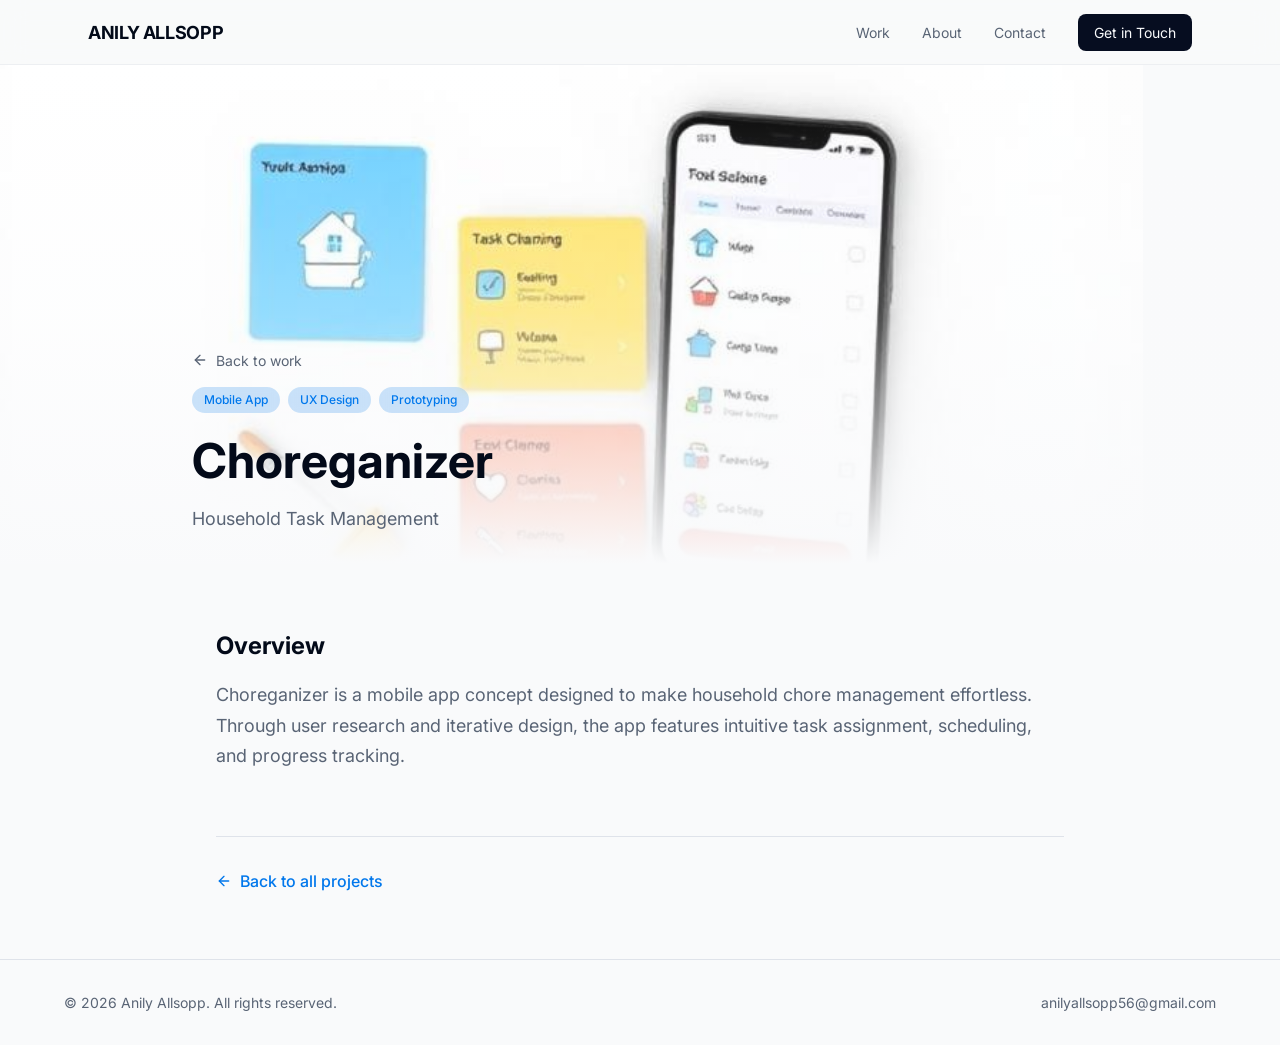
==== projects/choreganizer/index.html @ cfa2ce91 "Initial commit: static HTML/CSS portfolio" ====
<!doctype html>
<html lang="en">
<head>
<meta charset="utf-8" />
<meta name="viewport" content="width=device-width, initial-scale=1" />
<title>Choreganizer — Anily Allsopp</title>
<meta name="description" content="A household chore management app designed to simplify task delegation and tracking for families and roommates." />
<link rel="preconnect" href="https://fonts.googleapis.com" />
<link rel="preconnect" href="https://fonts.gstatic.com" crossorigin />
<link href="https://fonts.googleapis.com/css2?family=Inter:wght@400;500;600;700&display=swap" rel="stylesheet" />
<link rel="stylesheet" href="/styles.css" />
</head>
<body>

<nav class="nav">
  <div class="nav-inner">
    <a href="/" class="nav-brand">ANILY ALLSOPP</a>
    <div class="nav-links">
      <a href="/#work">Work</a>
      <a href="/#about">About</a>
      <a href="/#contact">Contact</a>
      <a href="mailto:anilyallsopp56@gmail.com" class="nav-cta">Get in Touch</a>
    </div>
    <button class="nav-toggle" aria-label="Toggle menu">
      <svg class="icon-menu" xmlns="http://www.w3.org/2000/svg" width="24" height="24" viewBox="0 0 24 24" fill="none" stroke="currentColor" stroke-width="2" stroke-linecap="round" stroke-linejoin="round"><line x1="4" y1="12" x2="20" y2="12"/><line x1="4" y1="6" x2="20" y2="6"/><line x1="4" y1="18" x2="20" y2="18"/></svg>
      <svg class="icon-close" hidden xmlns="http://www.w3.org/2000/svg" width="24" height="24" viewBox="0 0 24 24" fill="none" stroke="currentColor" stroke-width="2" stroke-linecap="round" stroke-linejoin="round"><line x1="18" y1="6" x2="6" y2="18"/><line x1="6" y1="6" x2="18" y2="18"/></svg>
    </button>
  </div>
  <div class="nav-mobile">
    <a href="/#work">Work</a>
    <a href="/#about">About</a>
    <a href="/#contact">Contact</a>
    <a href="mailto:anilyallsopp56@gmail.com" class="nav-cta">Get in Touch</a>
  </div>
</nav>

<main class="detail-main">
  <div class="detail-hero">
    <div class="detail-hero-img">
      <img src="/assets/choreganizer.jpg" alt="Choreganizer" />
    </div>
    <div class="detail-hero-fade"></div>
    <div class="detail-hero-text">
      <div class="detail-hero-inner">
        <a href="/" class="back-link">
          <svg xmlns="http://www.w3.org/2000/svg" width="16" height="16" viewBox="0 0 24 24" fill="none" stroke="currentColor" stroke-width="2" stroke-linecap="round" stroke-linejoin="round"><line x1="19" y1="12" x2="5" y2="12"/><polyline points="12 19 5 12 12 5"/></svg>
          Back to work
        </a>
        <div class="tag-row">
          <span class="tag">Mobile App</span>
          <span class="tag">UX Design</span>
          <span class="tag">Prototyping</span>
        </div>
        <h1>Choreganizer</h1>
        <p class="detail-hero-sub">Household Task Management</p>
      </div>
    </div>
  </div>

  <div class="detail-content">
    <section>
      <h2>Overview</h2>
      <p class="lead">Choreganizer is a mobile app concept designed to make household chore management effortless. Through user research and iterative design, the app features intuitive task assignment, scheduling, and progress tracking.</p>
    </section>

    <div class="detail-footer-link">
      <a href="/">
        <svg xmlns="http://www.w3.org/2000/svg" width="16" height="16" viewBox="0 0 24 24" fill="none" stroke="currentColor" stroke-width="2" stroke-linecap="round" stroke-linejoin="round"><line x1="19" y1="12" x2="5" y2="12"/><polyline points="12 19 5 12 12 5"/></svg>
        Back to all projects
      </a>
    </div>
  </div>
</main>

<footer class="footer">
  <div class="footer-inner">
    <p>&copy; <span data-year></span> Anily Allsopp. All rights reserved.</p>
    <a href="mailto:anilyallsopp56@gmail.com">anilyallsopp56@gmail.com</a>
  </div>
</footer>

<script src="/script.js"></script>
</body>
</html>
---- styles.css ----
:root {
  --radius: 0.75rem;
  --background: oklch(0.985 0.002 260);
  --foreground: oklch(0.145 0.035 260);
  --card: oklch(1 0 0);
  --primary: oklch(0.165 0.042 265);
  --primary-foreground: oklch(0.985 0.002 260);
  --secondary: oklch(0.955 0.008 260);
  --muted-foreground: oklch(0.5 0.03 260);
  --accent: oklch(0.58 0.2 255);
  --accent-foreground: oklch(1 0 0);
  --border: oklch(0.915 0.01 260);
}

* { box-sizing: border-box; margin: 0; padding: 0; }

html { scroll-behavior: smooth; }

body {
  font-family: "Inter", ui-sans-serif, system-ui, -apple-system, sans-serif;
  background: var(--background);
  color: var(--foreground);
  line-height: 1.5;
  -webkit-font-smoothing: antialiased;
}

a { color: inherit; text-decoration: none; }
img { display: block; max-width: 100%; height: auto; }

.container { max-width: 72rem; margin: 0 auto; padding: 0 1.5rem; }

/* ---------- Navbar ---------- */
.nav {
  position: fixed; top: 0; left: 0; right: 0; z-index: 50;
  background: color-mix(in oklch, var(--background) 80%, transparent);
  backdrop-filter: blur(12px);
  border-bottom: 1px solid color-mix(in oklch, var(--border) 50%, transparent);
}
.nav-inner {
  max-width: 72rem; margin: 0 auto; padding: 0 1.5rem;
  height: 4rem; display: flex; align-items: center; justify-content: space-between;
}
.nav-brand { font-size: 1.125rem; font-weight: 700; letter-spacing: -0.02em; }
.nav-links { display: none; align-items: center; gap: 2rem; }
.nav-links a { font-size: 0.875rem; color: var(--muted-foreground); transition: color .2s; }
.nav-links a:hover { color: var(--foreground); }
.nav-cta {
  font-size: 0.875rem !important;
  background: var(--primary); color: var(--primary-foreground) !important;
  padding: 0.5rem 1rem; border-radius: 0.5rem; transition: opacity .2s;
}
.nav-cta:hover { opacity: 0.9; color: var(--primary-foreground) !important; }
.nav-toggle {
  display: flex; background: none; border: none; cursor: pointer;
  color: var(--foreground); padding: 0.25rem;
}
.nav-mobile {
  display: none; padding: 0 1.5rem 1.5rem;
  background: var(--background); border-bottom: 1px solid var(--border);
}
.nav-mobile.open { display: block; }
.nav-mobile a {
  display: block; font-size: 0.875rem; color: var(--muted-foreground);
  padding: 0.5rem 0;
}
.nav-mobile a:hover { color: var(--foreground); }
.nav-mobile .nav-cta {
  display: block; text-align: center; margin-top: 0.5rem;
  color: var(--primary-foreground) !important;
}

@media (min-width: 768px) {
  .nav-links { display: flex; }
  .nav-toggle { display: none; }
  .nav-mobile { display: none !important; }
}

/* ---------- Hero ---------- */
.hero {
  min-height: 90vh; display: flex; flex-direction: column; justify-content: center;
  padding: 4rem 1.5rem 0;
}
.hero-inner { max-width: 72rem; margin: 0 auto; width: 100%; }
.hero-kicker {
  color: var(--accent); font-size: 0.875rem; font-weight: 500;
  letter-spacing: 0.2em; text-transform: uppercase; margin-bottom: 1rem;
}
.hero h1 {
  font-size: clamp(2.25rem, 6vw, 4.5rem);
  font-weight: 700; letter-spacing: -0.02em; line-height: 1.1; margin-bottom: 1.5rem;
}
.hero-lead {
  font-size: 1.125rem; color: var(--muted-foreground);
  max-width: 36rem; margin-bottom: 2.5rem;
}
@media (min-width: 768px) { .hero-lead { font-size: 1.25rem; } }

.btn-outline {
  display: inline-flex; align-items: center; gap: 0.5rem;
  font-size: 0.875rem; font-weight: 500;
  border: 1px solid var(--border); border-radius: 9999px;
  padding: 0.75rem 1.5rem; transition: background .2s;
}
.btn-outline:hover { background: var(--secondary); }

/* ---------- Section headings ---------- */
.section { padding: 6rem 1.5rem; }
.section-muted { background: color-mix(in oklch, var(--secondary) 50%, transparent); }
.section h2 {
  font-size: clamp(1.875rem, 4vw, 2.25rem);
  font-weight: 700; margin-bottom: 1rem;
}
.section-lead {
  color: var(--muted-foreground); max-width: 36rem; margin-bottom: 3rem;
}
.section-lead.wide { max-width: 42rem; font-size: 1.125rem; }

/* ---------- Project grid ---------- */
.project-grid {
  display: grid; grid-template-columns: 1fr; gap: 2rem;
}
@media (min-width: 768px) {
  .project-grid { grid-template-columns: 1fr 1fr; }
}

.project-card {
  display: block; position: relative; overflow: hidden;
  border-radius: 1rem; background: var(--card);
  border: 1px solid color-mix(in oklch, var(--border) 50%, transparent);
  transition: transform .3s ease, box-shadow .3s ease;
}
.project-card:hover {
  transform: translateY(-4px);
  box-shadow: 0 20px 25px -5px rgb(0 0 0 / 0.1), 0 10px 10px -5px rgb(0 0 0 / 0.04);
}
.project-img {
  aspect-ratio: 4 / 3; overflow: hidden; position: relative;
}
.project-img img {
  width: 100%; height: 100%; object-fit: cover;
  transition: transform .5s ease;
}
.project-card:hover .project-img img { transform: scale(1.05); }
.project-coming {
  position: absolute; inset: 0;
  background: color-mix(in oklch, var(--primary) 80%, transparent);
  display: flex; align-items: center; justify-content: center;
  color: var(--primary-foreground); font-weight: 600; font-size: 1.125rem;
}
.project-body { padding: 1.5rem; }
.tag-row { display: flex; flex-wrap: wrap; gap: 0.5rem; margin-bottom: 0.75rem; }
.tag {
  font-size: 0.75rem; font-weight: 500; color: var(--accent);
  background: color-mix(in oklch, var(--accent) 10%, transparent);
  padding: 0.25rem 0.625rem; border-radius: 9999px;
}
.project-card h3 { font-size: 1.25rem; font-weight: 600; margin-bottom: 0.25rem; }
.project-card p { font-size: 0.875rem; color: var(--muted-foreground); }

/* ---------- About skills ---------- */
.skills {
  display: grid; grid-template-columns: 1fr; gap: 1.5rem;
}
@media (min-width: 640px) { .skills { grid-template-columns: 1fr 1fr; } }
@media (min-width: 1024px) { .skills { grid-template-columns: repeat(4, 1fr); } }
.skill {
  background: var(--card); border-radius: 0.75rem; padding: 1.5rem;
  border: 1px solid color-mix(in oklch, var(--border) 50%, transparent);
}
.skill svg { color: var(--accent); margin-bottom: 1rem; }
.skill h3 { font-weight: 600; margin-bottom: 0.5rem; }
.skill p { font-size: 0.875rem; color: var(--muted-foreground); }

/* ---------- Contact ---------- */
.contact { text-align: center; }
.contact .section-lead { margin: 0 auto 2.5rem; max-width: 28rem; }
.btn-primary {
  display: inline-flex; align-items: center; gap: 0.75rem;
  background: var(--primary); color: var(--primary-foreground);
  padding: 1rem 2rem; border-radius: 0.75rem;
  font-size: 1.125rem; font-weight: 500;
  transition: opacity .2s;
}
.btn-primary:hover { opacity: 0.9; }

/* ---------- Footer ---------- */
.footer {
  padding: 2rem 1.5rem; border-top: 1px solid var(--border);
  font-size: 0.875rem; color: var(--muted-foreground);
}
.footer-inner {
  max-width: 72rem; margin: 0 auto;
  display: flex; flex-direction: column; align-items: center;
  gap: 1rem; text-align: center;
}
.footer a:hover { color: var(--foreground); }
@media (min-width: 640px) {
  .footer-inner { flex-direction: row; justify-content: space-between; text-align: left; }
}

/* ---------- Project detail page ---------- */
.detail-main { padding-top: 4rem; }
.detail-hero { position: relative; }
.detail-hero-img {
  aspect-ratio: 16 / 7; max-height: 500px; overflow: hidden;
}
.detail-hero-img img { width: 100%; height: 100%; object-fit: cover; }
.detail-hero-fade {
  position: absolute; inset: 0;
  background: linear-gradient(to top,
    var(--background),
    color-mix(in oklch, var(--background) 30%, transparent),
    transparent);
}
.detail-hero-text {
  position: absolute; bottom: 0; left: 0; right: 0; padding: 0 1.5rem;
}
.detail-hero-inner { max-width: 56rem; margin: 0 auto; padding-bottom: 2rem; }
.back-link {
  display: inline-flex; align-items: center; gap: 0.5rem;
  font-size: 0.875rem; color: var(--muted-foreground);
  margin-bottom: 1rem; transition: color .2s;
}
.back-link:hover { color: var(--foreground); }
.detail-hero h1 {
  font-size: clamp(1.875rem, 5vw, 3rem); font-weight: 700; margin-top: 0.25rem;
}
.detail-hero-sub { font-size: 1.125rem; color: var(--muted-foreground); margin-top: 0.5rem; }
.detail-hero .tag {
  background: color-mix(in oklch, var(--accent) 20%, transparent);
  backdrop-filter: blur(4px);
  padding: 0.25rem 0.75rem;
}

.detail-content {
  max-width: 56rem; margin: 0 auto; padding: 4rem 1.5rem;
}
.detail-content section + section { margin-top: 4rem; }
.detail-content h2 {
  font-size: 1.5rem; font-weight: 700; margin-bottom: 1rem;
}
.detail-content p.lead {
  font-size: 1.125rem; color: var(--muted-foreground); line-height: 1.7;
}
.goal-list, .process-list { display: flex; flex-direction: column; gap: 0.75rem; }
.goal {
  display: flex; align-items: flex-start; gap: 0.75rem;
}
.goal svg { color: var(--accent); margin-top: 0.125rem; flex-shrink: 0; }
.goal p { color: var(--muted-foreground); }

.process-list { gap: 2rem; }
.process-step {
  position: relative; padding-left: 2rem;
  border-left: 2px solid color-mix(in oklch, var(--accent) 30%, transparent);
}
.process-step::before {
  content: ""; position: absolute; left: 0; top: 0;
  transform: translateX(-50%);
  width: 1rem; height: 1rem; border-radius: 9999px; background: var(--accent);
}
.process-step h3 { font-weight: 600; font-size: 1.125rem; margin-bottom: 0.5rem; }
.process-step p { color: var(--muted-foreground); }

.challenge-box {
  background: color-mix(in oklch, var(--secondary) 50%, transparent);
  border-radius: 0.75rem; padding: 1.5rem;
  display: flex; flex-direction: column; gap: 0.75rem;
}
.challenge-box p { color: var(--muted-foreground); }

.outcome-grid {
  display: grid; grid-template-columns: 1fr; gap: 1rem;
}
@media (min-width: 640px) { .outcome-grid { grid-template-columns: 1fr 1fr; } }
.outcome {
  background: var(--card);
  border: 1px solid color-mix(in oklch, var(--border) 50%, transparent);
  border-radius: 0.75rem; padding: 1.25rem;
}
.outcome svg { color: var(--accent); margin-bottom: 0.5rem; }
.outcome p { font-size: 0.875rem; color: var(--muted-foreground); }

.detail-footer-link {
  margin-top: 4rem; padding-top: 2rem;
  border-top: 1px solid var(--border);
}
.detail-footer-link a {
  display: inline-flex; align-items: center; gap: 0.5rem;
  color: var(--accent); font-weight: 500;
}
.detail-footer-link a:hover { text-decoration: underline; }
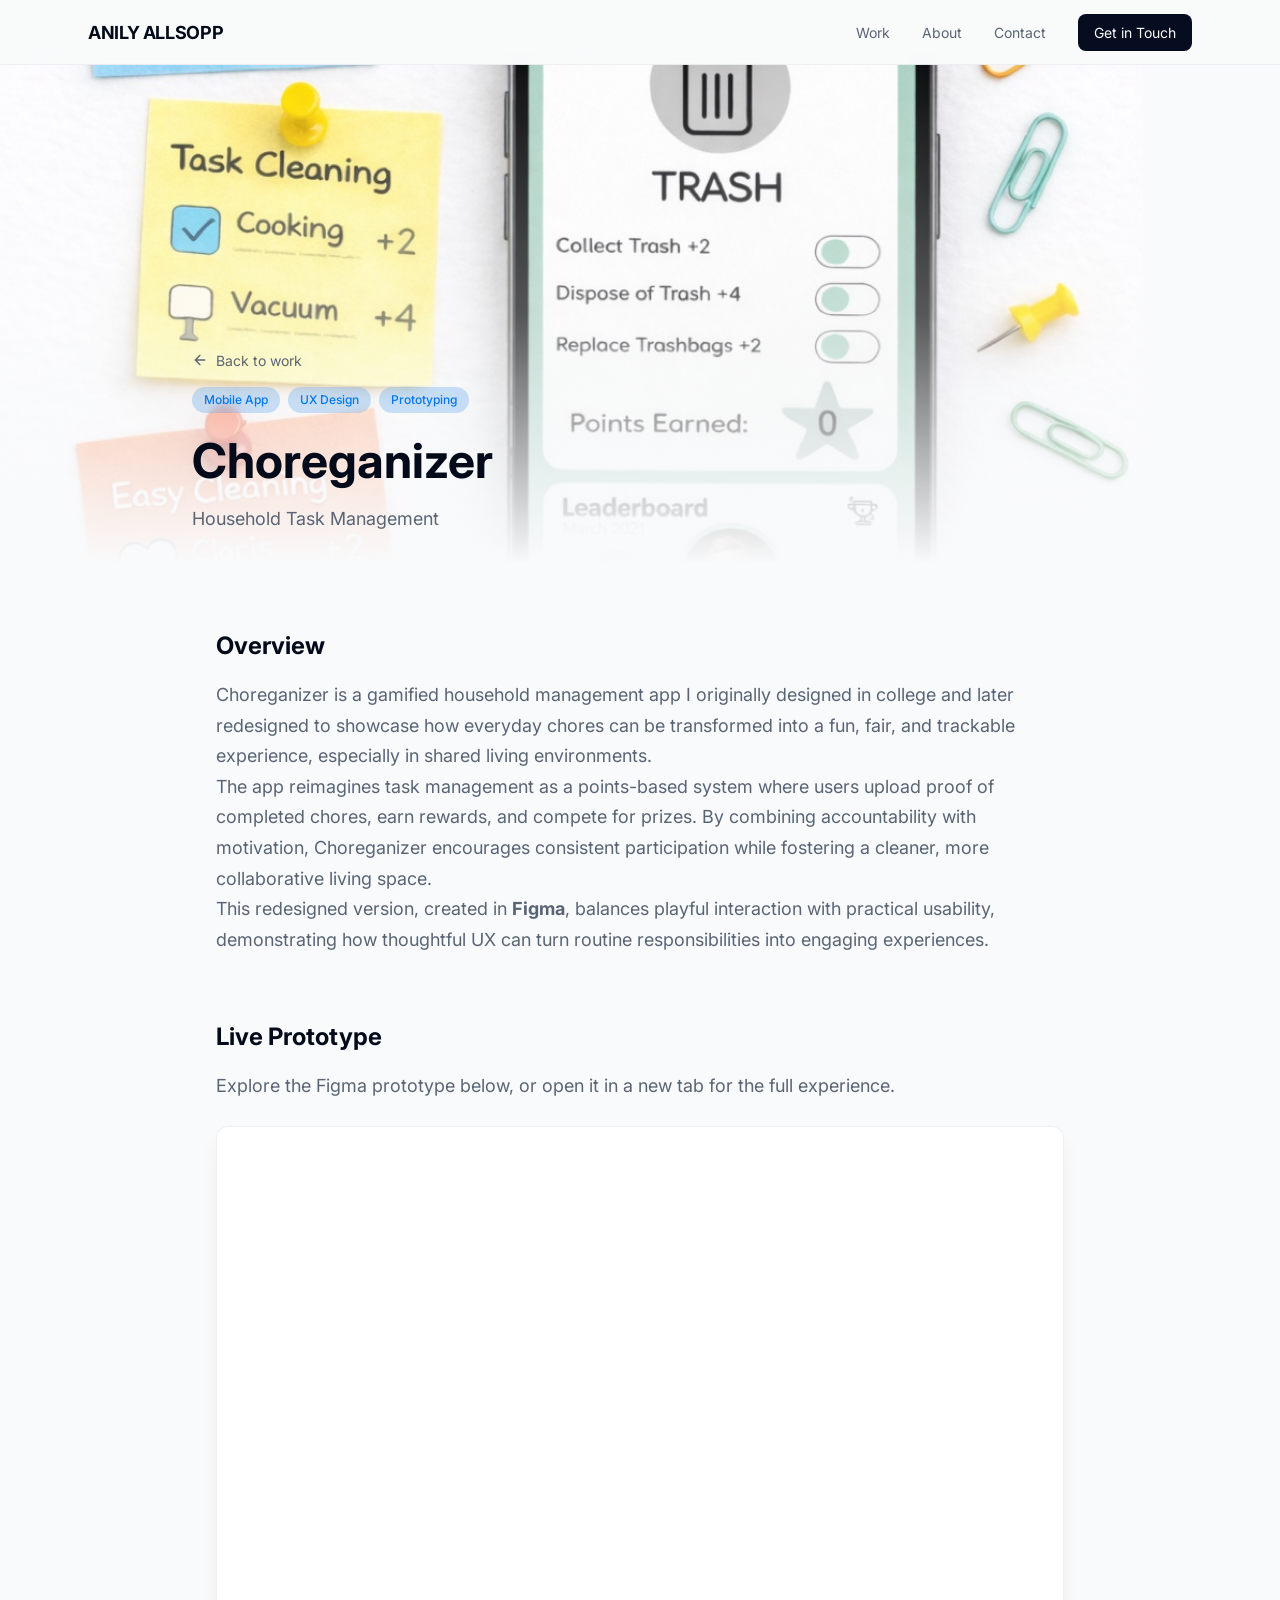
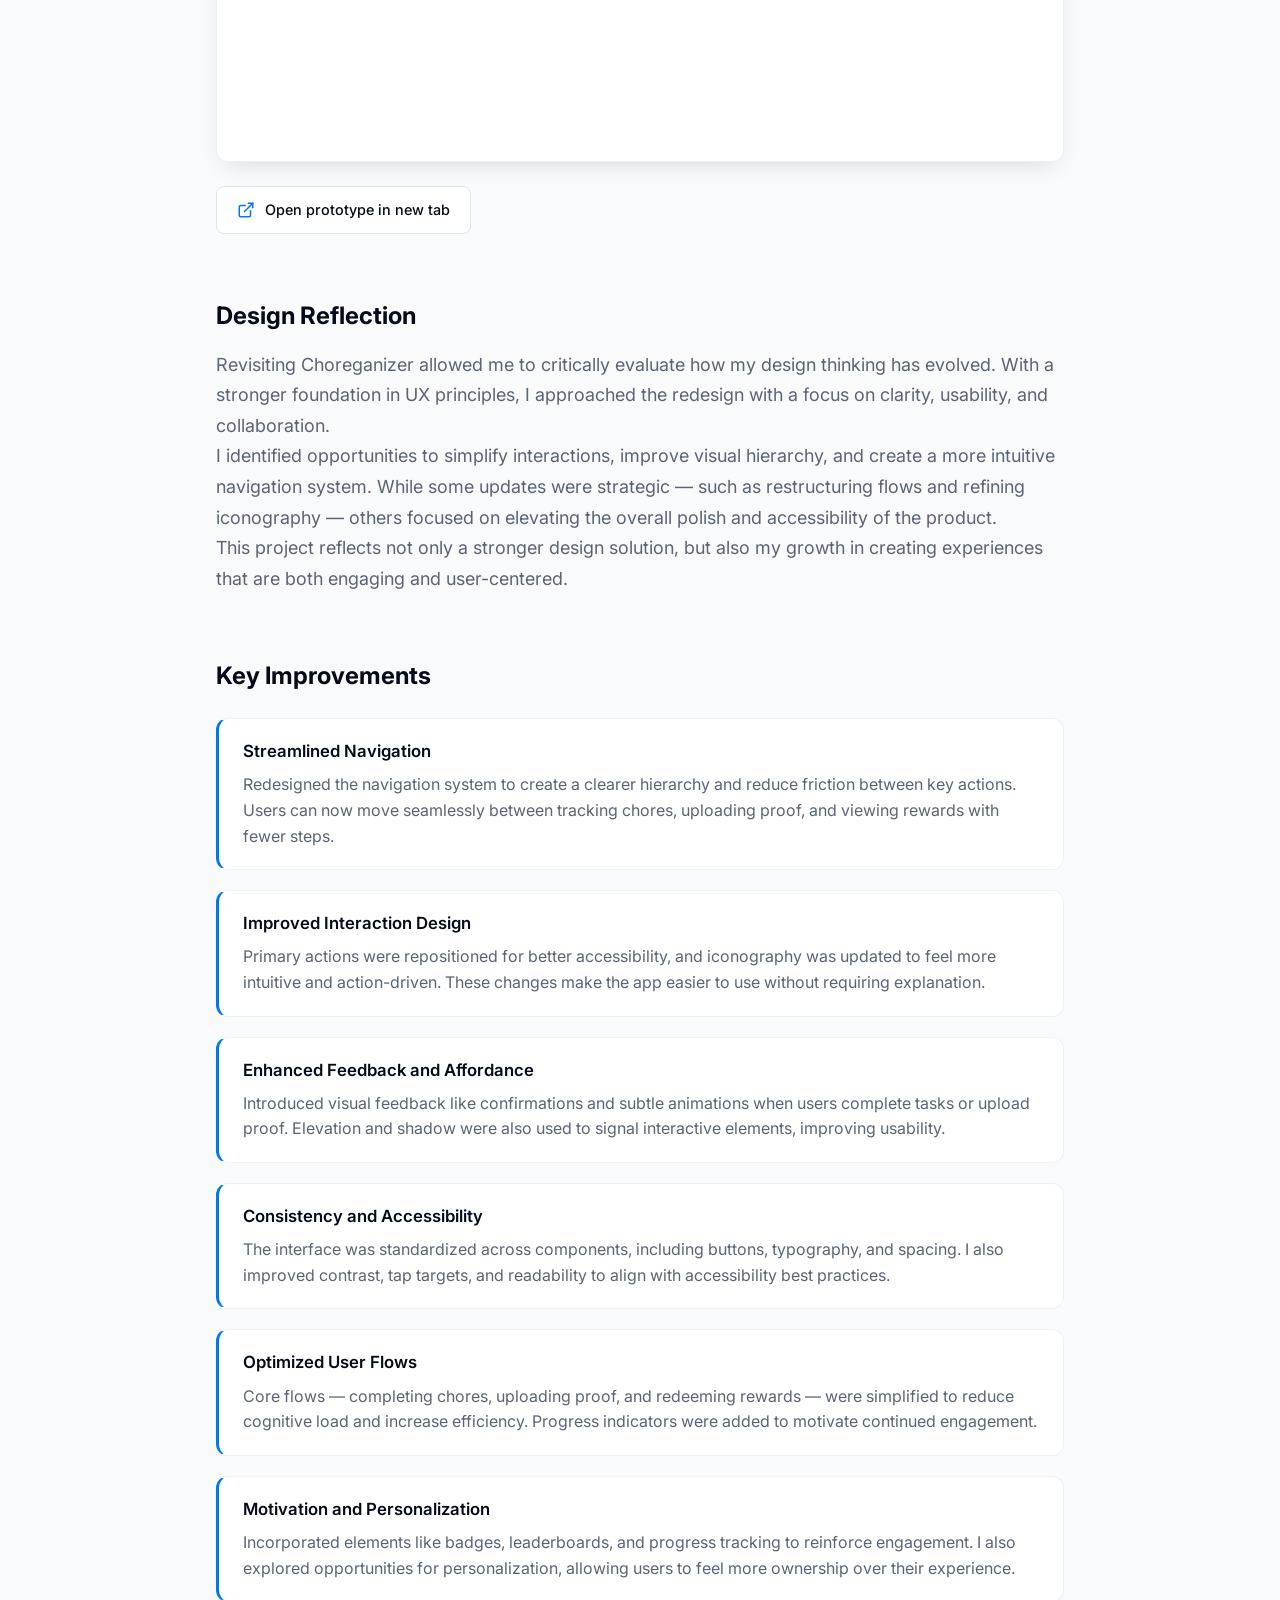
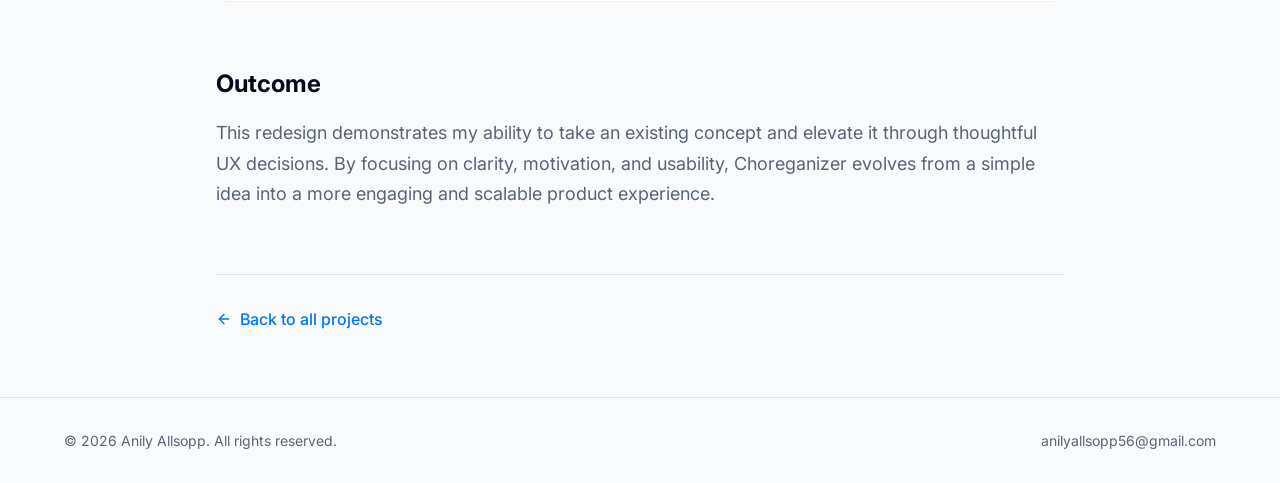
==== commit 414f3b7f: "Expand Choreganizer page with full content and embedded Figma prototype" ====
--- a/projects/choreganizer/index.html
+++ b/projects/choreganizer/index.html
@@ -4,7 +4,7 @@
 <meta charset="utf-8" />
 <meta name="viewport" content="width=device-width, initial-scale=1" />
 <title>Choreganizer — Anily Allsopp</title>
-<meta name="description" content="A household chore management app designed to simplify task delegation and tracking for families and roommates." />
+<meta name="description" content="A gamified household chore management app that turns everyday tasks into a fun, fair, and trackable experience for roommates." />
 <link rel="preconnect" href="https://fonts.googleapis.com" />
 <link rel="preconnect" href="https://fonts.gstatic.com" crossorigin />
 <link href="https://fonts.googleapis.com/css2?family=Inter:wght@400;500;600;700&display=swap" rel="stylesheet" />
@@ -60,7 +60,65 @@
   <div class="detail-content">
     <section>
       <h2>Overview</h2>
-      <p class="lead">Choreganizer is a mobile app concept designed to make household chore management effortless. Through user research and iterative design, the app features intuitive task assignment, scheduling, and progress tracking.</p>
+      <p class="lead">Choreganizer is a gamified household management app I originally designed in college and later redesigned to showcase how everyday chores can be transformed into a fun, fair, and trackable experience, especially in shared living environments.</p>
+      <p class="lead">The app reimagines task management as a points-based system where users upload proof of completed chores, earn rewards, and compete for prizes. By combining accountability with motivation, Choreganizer encourages consistent participation while fostering a cleaner, more collaborative living space.</p>
+      <p class="lead">This redesigned version, created in <strong>Figma</strong>, balances playful interaction with practical usability, demonstrating how thoughtful UX can turn routine responsibilities into engaging experiences.</p>
+    </section>
+
+    <section>
+      <h2>Live Prototype</h2>
+      <p class="lead">Explore the Figma prototype below, or open it in a new tab for the full experience.</p>
+      <div class="figma-frame">
+        <iframe src="https://www.figma.com/embed?embed_host=share&url=https%3A%2F%2Fwww.figma.com%2Fproto%2F6WQI2rMZ5jWbCcCTf83HBS%2FChoreganizer%3Fnode-id%3D3-30%26starting-point-node-id%3D3%253A30" allowfullscreen loading="lazy" title="Choreganizer Figma prototype"></iframe>
+      </div>
+      <div class="download-row">
+        <a href="https://www.figma.com/proto/6WQI2rMZ5jWbCcCTf83HBS/Choreganizer?node-id=3-30&p=f&t=xtoAAtkBvEYO4jjF-1&scaling=scale-down&content-scaling=fixed&page-id=0%3A1&starting-point-node-id=3%3A30" target="_blank" rel="noopener" class="download-btn">
+          <svg xmlns="http://www.w3.org/2000/svg" width="18" height="18" viewBox="0 0 24 24" fill="none" stroke="currentColor" stroke-width="2" stroke-linecap="round" stroke-linejoin="round"><path d="M18 13v6a2 2 0 0 1-2 2H5a2 2 0 0 1-2-2V8a2 2 0 0 1 2-2h6"/><polyline points="15 3 21 3 21 9"/><line x1="10" y1="14" x2="21" y2="3"/></svg>
+          Open prototype in new tab
+        </a>
+      </div>
+    </section>
+
+    <section>
+      <h2>Design Reflection</h2>
+      <p class="lead">Revisiting Choreganizer allowed me to critically evaluate how my design thinking has evolved. With a stronger foundation in UX principles, I approached the redesign with a focus on clarity, usability, and collaboration.</p>
+      <p class="lead">I identified opportunities to simplify interactions, improve visual hierarchy, and create a more intuitive navigation system. While some updates were strategic — such as restructuring flows and refining iconography — others focused on elevating the overall polish and accessibility of the product.</p>
+      <p class="lead">This project reflects not only a stronger design solution, but also my growth in creating experiences that are both engaging and user-centered.</p>
+    </section>
+
+    <section>
+      <h2>Key Improvements</h2>
+      <div class="choice-list">
+        <div class="choice">
+          <h3>Streamlined Navigation</h3>
+          <p>Redesigned the navigation system to create a clearer hierarchy and reduce friction between key actions. Users can now move seamlessly between tracking chores, uploading proof, and viewing rewards with fewer steps.</p>
+        </div>
+        <div class="choice">
+          <h3>Improved Interaction Design</h3>
+          <p>Primary actions were repositioned for better accessibility, and iconography was updated to feel more intuitive and action-driven. These changes make the app easier to use without requiring explanation.</p>
+        </div>
+        <div class="choice">
+          <h3>Enhanced Feedback and Affordance</h3>
+          <p>Introduced visual feedback like confirmations and subtle animations when users complete tasks or upload proof. Elevation and shadow were also used to signal interactive elements, improving usability.</p>
+        </div>
+        <div class="choice">
+          <h3>Consistency and Accessibility</h3>
+          <p>The interface was standardized across components, including buttons, typography, and spacing. I also improved contrast, tap targets, and readability to align with accessibility best practices.</p>
+        </div>
+        <div class="choice">
+          <h3>Optimized User Flows</h3>
+          <p>Core flows — completing chores, uploading proof, and redeeming rewards — were simplified to reduce cognitive load and increase efficiency. Progress indicators were added to motivate continued engagement.</p>
+        </div>
+        <div class="choice">
+          <h3>Motivation and Personalization</h3>
+          <p>Incorporated elements like badges, leaderboards, and progress tracking to reinforce engagement. I also explored opportunities for personalization, allowing users to feel more ownership over their experience.</p>
+        </div>
+      </div>
+    </section>
+
+    <section>
+      <h2>Outcome</h2>
+      <p class="lead">This redesign demonstrates my ability to take an existing concept and elevate it through thoughtful UX decisions. By focusing on clarity, motivation, and usability, Choreganizer evolves from a simple idea into a more engaging and scalable product experience.</p>
     </section>
 
     <div class="detail-footer-link">
--- a/styles.css
+++ b/styles.css
@@ -156,6 +156,7 @@
 }
 .project-card h3 { font-size: 1.25rem; font-weight: 600; margin-bottom: 0.25rem; }
 .project-card p { font-size: 0.875rem; color: var(--muted-foreground); }
+.project-blurb { margin-top: 0.75rem; line-height: 1.55; }
 
 /* ---------- About skills ---------- */
 .skills {
@@ -281,6 +282,126 @@
 .outcome svg { color: var(--accent); margin-bottom: 0.5rem; }
 .outcome p { font-size: 0.875rem; color: var(--muted-foreground); }
 
+.bullet-list {
+  list-style: disc;
+  padding-left: 1.25rem;
+  color: var(--muted-foreground);
+  line-height: 1.7;
+  display: flex;
+  flex-direction: column;
+  gap: 0.5rem;
+}
+.bullet-list li { padding-left: 0.25rem; }
+
+.video-frame,
+.image-frame {
+  margin-top: 1.5rem;
+  border-radius: 0.75rem;
+  overflow: hidden;
+  background: var(--card);
+  border: 1px solid color-mix(in oklch, var(--border) 50%, transparent);
+  box-shadow: 0 10px 25px -10px rgb(0 0 0 / 0.15);
+}
+.video-frame video,
+.image-frame img {
+  display: block;
+  width: 100%;
+  height: auto;
+}
+.image-frame-dark {
+  background: oklch(0.15 0.02 260);
+  padding: 1rem;
+}
+
+.figma-frame {
+  margin-top: 1.5rem;
+  border-radius: 0.75rem;
+  overflow: hidden;
+  background: var(--card);
+  border: 1px solid color-mix(in oklch, var(--border) 50%, transparent);
+  box-shadow: 0 10px 25px -10px rgb(0 0 0 / 0.15);
+  aspect-ratio: 4 / 3;
+}
+.figma-frame iframe {
+  display: block;
+  width: 100%;
+  height: 100%;
+  border: 0;
+}
+@media (max-width: 640px) {
+  .figma-frame { aspect-ratio: 9 / 16; }
+}
+
+.download-row { margin-top: 1.5rem; }
+.download-btn {
+  display: inline-flex;
+  align-items: center;
+  gap: 0.625rem;
+  padding: 0.75rem 1.25rem;
+  font-size: 0.9rem;
+  font-weight: 500;
+  color: var(--foreground);
+  background: var(--card);
+  border: 1px solid var(--border);
+  border-radius: 0.5rem;
+  transition: background .2s, border-color .2s;
+}
+.download-btn:hover {
+  background: var(--secondary);
+  border-color: var(--accent);
+}
+.download-btn svg { color: var(--accent); }
+
+.choice-list {
+  display: flex;
+  flex-direction: column;
+  gap: 1.25rem;
+  margin-top: 1.5rem;
+}
+.choice {
+  background: var(--card);
+  border: 1px solid color-mix(in oklch, var(--border) 50%, transparent);
+  border-left: 3px solid var(--accent);
+  border-radius: 0.75rem;
+  padding: 1.25rem 1.5rem;
+}
+.choice h3 {
+  font-size: 1.05rem;
+  font-weight: 600;
+  margin-bottom: 0.5rem;
+  color: var(--foreground);
+}
+.choice p { color: var(--muted-foreground); line-height: 1.6; }
+
+.stats-grid {
+  display: grid;
+  grid-template-columns: repeat(2, 1fr);
+  gap: 1rem;
+}
+@media (min-width: 640px) { .stats-grid { grid-template-columns: repeat(3, 1fr); } }
+@media (min-width: 900px) { .stats-grid { grid-template-columns: repeat(4, 1fr); } }
+.stat {
+  background: var(--card);
+  border: 1px solid color-mix(in oklch, var(--border) 50%, transparent);
+  border-radius: 0.75rem;
+  padding: 1.25rem 1rem;
+  display: flex;
+  flex-direction: column;
+  gap: 0.25rem;
+  text-align: center;
+}
+.stat-value {
+  font-size: 1.75rem;
+  font-weight: 700;
+  color: var(--accent);
+  letter-spacing: -0.02em;
+  line-height: 1.1;
+}
+.stat-label {
+  font-size: 0.8rem;
+  color: var(--muted-foreground);
+}
+
 .detail-footer-link {
   margin-top: 4rem; padding-top: 2rem;
   border-top: 1px solid var(--border);
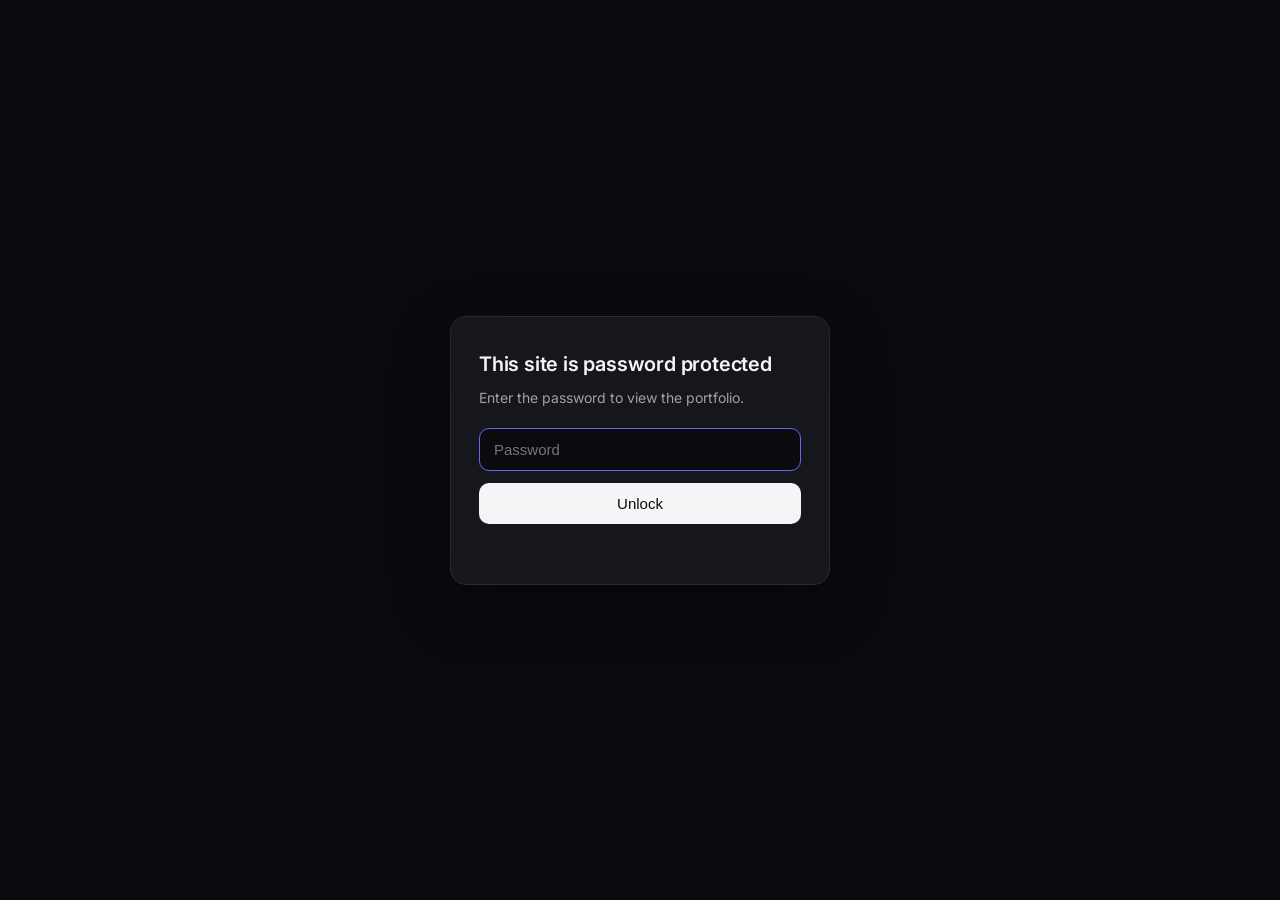
==== commit 1f427e06: "Replace per-page protection with site-wide password gate Gates every page behind a single password p" ====
--- a/projects/choreganizer/index.html
+++ b/projects/choreganizer/index.html
@@ -3,6 +3,7 @@
 <head>
 <meta charset="utf-8" />
 <meta name="viewport" content="width=device-width, initial-scale=1" />
+<script src="/gate.js"></script>
 <title>Choreganizer — Anily Allsopp</title>
 <meta name="description" content="A gamified household chore management app that turns everyday tasks into a fun, fair, and trackable experience for roommates." />
 <link rel="preconnect" href="https://fonts.googleapis.com" />
--- a/styles.css
+++ b/styles.css
@@ -141,6 +141,7 @@
   transition: transform .5s ease;
 }
 .project-card:hover .project-img img { transform: scale(1.05); }
+
 .project-coming {
   position: absolute; inset: 0;
   background: color-mix(in oklch, var(--primary) 80%, transparent);
